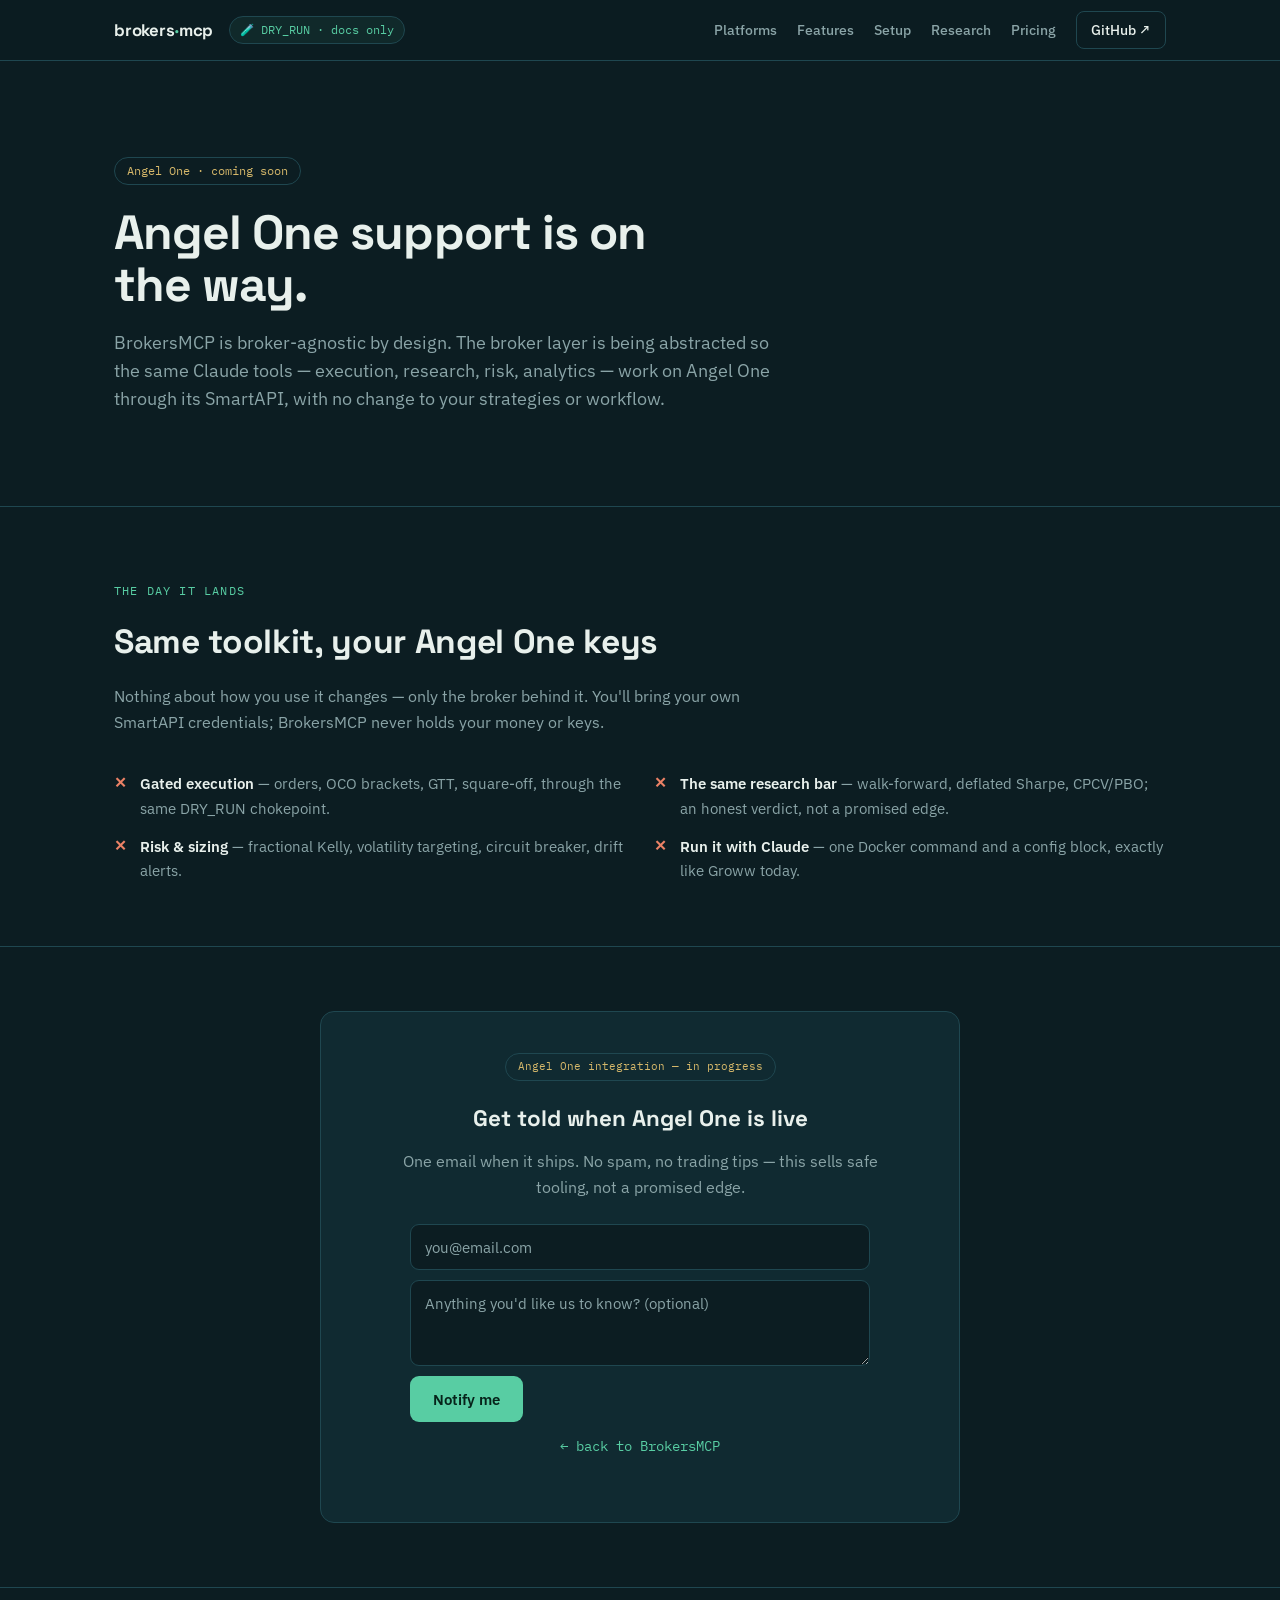
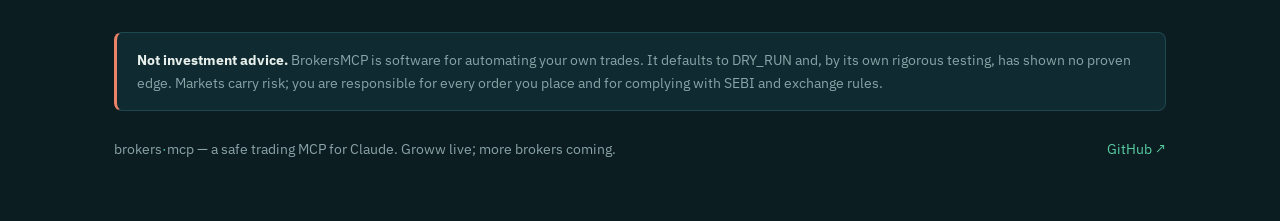
==== angelone.html @ 515d4b80 "site: per-broker pages, deep Features page, message field on forms - Broker pages for every platform" ====
<!DOCTYPE html>
<html lang="en">
<head>
<meta charset="UTF-8" />
<meta name="viewport" content="width=device-width, initial-scale=1.0" />
<title>Angel One support is coming — BrokersMCP</title>
<meta name="description" content="BrokersMCP is broker-agnostic by design. Angel One (SmartAPI) support is coming — the same Claude tools, your Angel One keys. Join the waitlist." />
<meta name="theme-color" content="#0c1d22" />
<link rel="canonical" href="https://brokersmcp.in/angelone.html" />
<link rel="icon" href="data:image/svg+xml,%3Csvg xmlns='http://www.w3.org/2000/svg' viewBox='0 0 32 32'%3E%3Crect width='32' height='32' rx='7' fill='%230c1d22'/%3E%3Ccircle cx='16' cy='16' r='6' fill='%2358cda3'/%3E%3C/svg%3E" />
<meta property="og:type" content="website" />
<meta property="og:site_name" content="BrokersMCP" />
<meta property="og:title" content="Angel One support is coming — BrokersMCP" />
<meta property="og:description" content="The same safe, rigorous Claude trading tools — soon for Angel One. Bring your own SmartAPI keys." />
<meta property="og:url" content="https://brokersmcp.in/angelone.html" />
<meta property="og:image" content="https://brokersmcp.in/og.png" />
<meta name="twitter:card" content="summary_large_image" />
<meta name="twitter:title" content="Angel One support is coming — BrokersMCP" />
<meta name="twitter:image" content="https://brokersmcp.in/og.png" />
<link rel="preconnect" href="https://fonts.googleapis.com" />
<link rel="preconnect" href="https://fonts.gstatic.com" crossorigin />
<link href="https://fonts.googleapis.com/css2?family=Space+Grotesk:wght@500;700&family=IBM+Plex+Sans:wght@400;500;600&family=IBM+Plex+Mono:wght@400;500;600&display=swap" rel="stylesheet" />
<link rel="stylesheet" href="style.css" />
</head>
<body>

<header>
  <div class="wrap bar">
    <a class="brand" href="index.html">brokers<span class="tick">·</span>mcp</a>
    <span class="pill" title="This site is documentation only.">🧪 DRY_RUN · docs only</span>
    <nav>
      <a class="navlink" href="index.html#platforms">Platforms</a>
      <a class="navlink" href="features.html">Features</a>
      <a class="navlink" href="index.html#setup">Setup</a>
      <a class="navlink" href="index.html#research">Research</a>
      <a class="navlink" href="index.html#pricing">Pricing</a>
      <a class="ghbtn" href="https://github.com/srinivasannagarajarao-art/brokermcp">GitHub ↗</a>
    </nav>
  </div>
</header>

<main>
  <section class="coming">
    <div class="wrap">
      <span class="badge">Angel One · coming soon</span>
      <h1>Angel One support is on the way.</h1>
      <p class="lede">
        BrokersMCP is broker-agnostic by design. The broker layer is being abstracted so
        the same Claude tools — execution, research, risk, analytics — work on Angel One
        through its SmartAPI, with no change to your strategies or workflow.
      </p>
    </div>
  </section>

  <section class="section">
    <div class="wrap">
      <p class="sec-label">The day it lands</p>
      <h2 class="sec-title">Same toolkit, your Angel One keys</h2>
      <p class="sec-intro">
        Nothing about how you use it changes — only the broker behind it. You'll bring
        your own SmartAPI credentials; BrokersMCP never holds your money or keys.
      </p>
      <ul class="nots" style="margin-top:24px">
        <li><b>Gated execution</b> — orders, OCO brackets, GTT, square-off, through the same DRY_RUN chokepoint.</li>
        <li><b>The same research bar</b> — walk-forward, deflated Sharpe, CPCV/PBO; an honest verdict, not a promised edge.</li>
        <li><b>Risk &amp; sizing</b> — fractional Kelly, volatility targeting, circuit breaker, drift alerts.</li>
        <li><b>Run it with Claude</b> — one Docker command and a config block, exactly like Groww today.</li>
      </ul>
    </div>
  </section>

  <section class="section" id="notify">
    <div class="wrap">
      <div class="activate">
        <span class="soon">Angel One integration — in progress</span>
        <h3>Get told when Angel One is live</h3>
        <p>One email when it ships. No spam, no trading tips — this sells safe tooling, not a promised edge.</p>
        <form class="waitlist" action="https://formspree.io/f/maqgwgby" method="POST">
          <input type="hidden" name="broker" value="Angel One" />
          <input type="email" name="email" required placeholder="you@email.com" aria-label="Email address" />
          <textarea name="message" rows="3" placeholder="Anything you'd like us to know? (optional)" aria-label="Message"></textarea>
          <button type="submit" class="btn btn-primary">Notify me</button>
        </form>
        <p class="back"><a href="index.html">← back to BrokersMCP</a></p>
      </div>
    </div>
  </section>
</main>

<footer>
  <div class="wrap">
    <div class="disclaimer">
      <strong style="color:var(--text)">Not investment advice.</strong>
      BrokersMCP is software for automating your own trades. It defaults to DRY_RUN and, by
      its own rigorous testing, has shown no proven edge. Markets carry risk; you are
      responsible for every order you place and for complying with SEBI and exchange rules.
    </div>
    <div class="foot-row">
      <span>brokers<span style="color:var(--mint)">·</span>mcp — a safe trading MCP for Claude. Groww live; more brokers coming.</span>
      <span><a href="https://github.com/srinivasannagarajarao-art/brokermcp">GitHub ↗</a></span>
    </div>
  </div>
</footer>

</body>
</html>
---- style.css ----
:root {
    --ink: #0c1d22;
    --panel: #102a31;
    --panel-2: #16363f;
    --line: #1f4750;
    --text: #e8f0ec;
    --muted: #8aa4a7;
    --mint: #58cda3;     /* safe / robust / DRY — the affirming state */
    --coral: #ec8266;    /* live / caution */
    --amber: #d6b86a;    /* fragile — used ONLY in the verdict legend */
    --maxw: 1100px;
    --radius: 10px;
  }
  * { box-sizing: border-box; }
  html { scroll-behavior: smooth; scroll-padding-top: 76px; }
  @media (prefers-reduced-motion: reduce) { html { scroll-behavior: auto; } }
  body {
    margin: 0;
    background: var(--ink);
    color: var(--text);
    font-family: "IBM Plex Sans", system-ui, sans-serif;
    line-height: 1.6;
    -webkit-font-smoothing: antialiased;
  }
  a { color: var(--mint); text-decoration: none; }
  a:hover { text-decoration: underline; }
  .mono { font-family: "IBM Plex Mono", ui-monospace, monospace; }
  .wrap { max-width: var(--maxw); margin: 0 auto; padding: 0 24px; }

  /* ── top status bar ───────────────────────────────────────── */
  header {
    position: sticky; top: 0; z-index: 50;
    background: rgba(12, 29, 34, 0.85);
    backdrop-filter: blur(10px);
    border-bottom: 1px solid var(--line);
  }
  .bar { display: flex; align-items: center; gap: 16px; height: 60px; }
  .brand {
    font-family: "Space Grotesk", sans-serif; font-weight: 700;
    font-size: 1.05rem; letter-spacing: -0.01em; color: var(--text);
  }
  .brand:hover { text-decoration: none; }
  .brand .tick { color: var(--mint); }
  .pill {
    font-family: "IBM Plex Mono", monospace; font-size: 0.72rem;
    color: var(--mint); border: 1px solid var(--line);
    background: rgba(88, 205, 163, 0.07);
    padding: 4px 10px; border-radius: 999px; white-space: nowrap;
  }
  .bar nav { margin-left: auto; display: flex; gap: 20px; align-items: center; }
  .bar nav a {
    color: var(--muted); font-size: 0.86rem; font-weight: 500;
  }
  .bar nav a:hover { color: var(--text); text-decoration: none; }
  .ghbtn {
    color: var(--text) !important; border: 1px solid var(--line);
    padding: 7px 14px; border-radius: 8px; font-size: 0.84rem;
  }
  .ghbtn:hover { border-color: var(--mint); text-decoration: none; }
  @media (max-width: 760px) { .bar nav .navlink { display: none; } }
  /* On phones, drop the flavor pill so brand + GitHub always fit (no overflow). */
  @media (max-width: 560px) {
    .pill { display: none; }
    .wrap { padding: 0 18px; }
    .bar { gap: 10px; }
  }

  /* ── hero ─────────────────────────────────────────────────── */
  .hero { padding: 84px 0 64px; }
  .eyebrow {
    font-family: "IBM Plex Mono", monospace; font-size: 0.78rem;
    color: var(--muted); letter-spacing: 0.08em; text-transform: uppercase;
    margin-bottom: 22px;
  }
  h1 {
    font-family: "Space Grotesk", sans-serif; font-weight: 700;
    font-size: clamp(2.1rem, 5.2vw, 3.4rem); line-height: 1.08;
    letter-spacing: -0.02em; margin: 0 0 22px; max-width: 16ch;
  }
  h1 .em { color: var(--mint); }
  .lede { font-size: 1.12rem; color: var(--muted); max-width: 60ch; margin: 0 0 32px; }
  .cta-row { display: flex; gap: 14px; flex-wrap: wrap; margin-bottom: 56px; }
  .btn {
    font-family: "IBM Plex Sans", sans-serif; font-weight: 600; font-size: 0.95rem;
    padding: 12px 22px; border-radius: 9px; cursor: pointer; border: 1px solid transparent;
  }
  .btn-primary { background: var(--mint); color: #06231a !important; }
  .btn-primary:hover { text-decoration: none; filter: brightness(1.07); }
  .btn-ghost { border-color: var(--line); color: var(--text) !important; }
  .btn-ghost:hover { border-color: var(--mint); text-decoration: none; }

  /* ── signature: the research-verdict terminal ─────────────── */
  .term {
    background: var(--panel); border: 1px solid var(--line);
    border-radius: var(--radius); overflow: hidden; max-width: 820px;
    box-shadow: 0 24px 60px -30px rgba(0,0,0,0.7);
  }
  .term-top {
    display: flex; align-items: center; gap: 8px;
    padding: 11px 16px; border-bottom: 1px solid var(--line);
    background: var(--panel-2);
  }
  .dot { width: 11px; height: 11px; border-radius: 50%; background: var(--line); }
  .term-title {
    margin-left: 8px; font-family: "IBM Plex Mono", monospace;
    font-size: 0.76rem; color: var(--muted);
    min-width: 0; overflow: hidden; text-overflow: ellipsis; white-space: nowrap;
  }
  .term-body {
    padding: 18px 20px; font-family: "IBM Plex Mono", monospace;
    font-size: 0.82rem; line-height: 1.85; overflow-x: auto;
  }
  .term-body .ln { white-space: pre; }
  .c-mut { color: var(--muted); }
  .c-mint { color: var(--mint); }
  .c-coral { color: var(--coral); }
  .c-amber { color: var(--amber); }
  .prompt { color: var(--mint); }

  /* ── generic section ──────────────────────────────────────── */
  .section { padding: 64px 0; border-top: 1px solid var(--line); }
  .sec-label {
    font-family: "IBM Plex Mono", monospace; font-size: 0.74rem;
    color: var(--mint); letter-spacing: 0.1em; text-transform: uppercase;
    margin-bottom: 14px;
  }
  .sec-title {
    font-family: "Space Grotesk", sans-serif; font-weight: 700;
    font-size: clamp(1.5rem, 3.4vw, 2.1rem); letter-spacing: -0.01em;
    margin: 0 0 14px;
  }
  .sec-intro { color: var(--muted); max-width: 64ch; margin: 0 0 36px; font-size: 1.02rem; }

  /* ── capability grid ──────────────────────────────────────── */
  .grid { display: grid; grid-template-columns: repeat(3, 1fr); gap: 16px; }
  @media (max-width: 880px) { .grid { grid-template-columns: 1fr 1fr; } }
  @media (max-width: 580px) { .grid { grid-template-columns: 1fr; } }
  .card {
    background: var(--panel); border: 1px solid var(--line);
    border-radius: var(--radius); padding: 22px;
    transition: border-color .18s ease, transform .18s ease;
  }
  .card:hover { border-color: var(--mint); transform: translateY(-3px); }
  @media (prefers-reduced-motion: reduce) { .card:hover { transform: none; } }
  .card h3 {
    font-family: "Space Grotesk", sans-serif; font-weight: 700;
    font-size: 1.08rem; margin: 0 0 6px;
  }
  .card .kicker {
    font-family: "IBM Plex Mono", monospace; font-size: 0.68rem;
    color: var(--muted); letter-spacing: 0.06em; text-transform: uppercase;
    display: block; margin-bottom: 12px;
  }
  .card p { color: var(--muted); font-size: 0.92rem; margin: 0 0 14px; }
  .card code {
    font-family: "IBM Plex Mono", monospace; font-size: 0.76rem;
    color: var(--text); background: var(--ink);
    border: 1px solid var(--line); border-radius: 6px;
    padding: 3px 8px; display: inline-block;
  }

  /* ── safety band ──────────────────────────────────────────── */
  .band { background: var(--panel); border: 1px solid var(--line); border-radius: 14px; padding: 36px; }
  .safety-grid { display: grid; grid-template-columns: 1fr 1fr; gap: 28px; margin-top: 24px; }
  @media (max-width: 720px) { .safety-grid { grid-template-columns: 1fr; } }
  .safety-grid h4 {
    font-family: "Space Grotesk", sans-serif; font-size: 1rem; margin: 0 0 6px;
    display: flex; align-items: center; gap: 9px;
  }
  .safety-grid p { color: var(--muted); font-size: 0.92rem; margin: 0; }
  .flag {
    font-family: "IBM Plex Mono", monospace; font-size: 0.66rem; font-weight: 600;
    padding: 2px 8px; border-radius: 5px;
  }
  .flag-dry { color: var(--mint); border: 1px solid var(--mint); }
  .flag-live { color: var(--coral); border: 1px solid var(--coral); }

  /* ── verdict legend ───────────────────────────────────────── */
  .legend { display: flex; gap: 12px; flex-wrap: wrap; margin-top: 28px; }
  .verdict {
    font-family: "IBM Plex Mono", monospace; font-size: 0.82rem;
    border: 1px solid var(--line); border-radius: 8px; padding: 12px 16px;
    flex: 1; min-width: 220px;
  }
  .verdict b { display: block; margin-bottom: 4px; font-size: 0.9rem; }
  .verdict span { color: var(--muted); font-family: "IBM Plex Sans", sans-serif; font-size: 0.84rem; }
  .v-robust b { color: var(--mint); }
  .v-fragile b { color: var(--amber); }
  .v-noedge b { color: var(--muted); }

  /* ── interfaces ───────────────────────────────────────────── */
  .ifaces { display: grid; grid-template-columns: repeat(3, 1fr); gap: 16px; }
  @media (max-width: 720px) { .ifaces { grid-template-columns: 1fr; } }

  /* ── quickstart ───────────────────────────────────────────── */
  .steps { font-family: "IBM Plex Mono", monospace; font-size: 0.85rem; }
  pre.code {
    background: var(--panel); border: 1px solid var(--line); border-radius: var(--radius);
    padding: 20px 22px; overflow-x: auto; font-family: "IBM Plex Mono", monospace;
    font-size: 0.84rem; line-height: 1.9; color: var(--text); margin: 0;
  }
  pre.code .cmt { color: var(--muted); }
  pre.code .ok { color: var(--mint); }

  /* ── footer ───────────────────────────────────────────────── */
  footer { border-top: 1px solid var(--line); padding: 44px 0 60px; color: var(--muted); }
  .disclaimer {
    border: 1px solid var(--line); border-left: 3px solid var(--coral);
    border-radius: 8px; padding: 16px 20px; margin-bottom: 28px;
    font-size: 0.88rem; color: var(--muted); background: var(--panel);
  }
  .foot-row { display: flex; justify-content: space-between; gap: 18px; flex-wrap: wrap; font-size: 0.85rem; }

  /* ── architecture: two systems, one broker ───────────────── */
  .arch { display: grid; grid-template-columns: 1fr 1fr; gap: 16px; }
  @media (max-width: 720px) { .arch { grid-template-columns: 1fr; } }
  .sys {
    background: var(--panel); border: 1px solid var(--line);
    border-radius: var(--radius); padding: 24px;
    min-width: 0;  /* let the panel shrink so .flow scrolls internally, no page overflow */
  }
  .sys h3 { font-family: "Space Grotesk", sans-serif; font-size: 1.1rem; margin: 0 0 4px; }
  .sys .kicker {
    font-family: "IBM Plex Mono", monospace; font-size: 0.68rem; color: var(--muted);
    letter-spacing: 0.06em; text-transform: uppercase; display: block; margin-bottom: 14px;
  }
  .flow {
    font-family: "IBM Plex Mono", monospace; font-size: 0.78rem; color: var(--text);
    background: var(--ink); border: 1px solid var(--line); border-radius: 8px;
    padding: 12px 14px; margin: 0 0 14px; overflow-x: auto; white-space: nowrap;
  }
  .flow .arrow { color: var(--mint); }
  .sys p { color: var(--muted); font-size: 0.92rem; margin: 0; }
  .choke {
    margin-top: 16px; border: 1px solid var(--line); border-left: 3px solid var(--mint);
    border-radius: 8px; padding: 14px 18px; background: var(--panel);
    font-size: 0.92rem; color: var(--muted);
  }
  .choke b { color: var(--text); }

  /* ── validation pipeline (a real ordered sequence) ────────── */
  .pipe { display: flex; flex-direction: column; gap: 0; margin-top: 8px; }
  .stage { display: grid; grid-template-columns: 56px 1fr; gap: 18px; padding: 18px 0; border-top: 1px solid var(--line); }
  .stage:first-child { border-top: 0; }
  .stage .no {
    font-family: "IBM Plex Mono", monospace; font-size: 1.1rem; font-weight: 600;
    color: var(--mint);
  }
  .stage h4 { font-family: "Space Grotesk", sans-serif; font-size: 1.02rem; margin: 0 0 4px; }
  .stage p { color: var(--muted); font-size: 0.92rem; margin: 0; }
  .stage code {
    font-family: "IBM Plex Mono", monospace; font-size: 0.74rem; color: var(--text);
    background: var(--ink); border: 1px solid var(--line); border-radius: 5px; padding: 2px 7px;
  }

  /* ── won't do (honest non-features) ───────────────────────── */
  .nots { display: grid; grid-template-columns: 1fr 1fr; gap: 14px 28px; margin-top: 8px; }
  @media (max-width: 640px) { .nots { grid-template-columns: 1fr; } }
  .nots li { list-style: none; padding-left: 26px; position: relative; color: var(--muted); font-size: 0.95rem; }
  .nots { padding: 0; margin: 8px 0 0; }
  .nots li::before {
    content: "✕"; position: absolute; left: 0; top: 0;
    color: var(--coral); font-family: "IBM Plex Mono", monospace; font-weight: 600;
  }
  .nots li b { color: var(--text); font-weight: 600; }

  /* ── supported platforms ──────────────────────────────────── */
  .brokers { display: grid; grid-template-columns: repeat(4, 1fr); gap: 14px; }
  @media (max-width: 820px) { .brokers { grid-template-columns: 1fr 1fr; } }
  @media (max-width: 440px) { .brokers { grid-template-columns: 1fr; } }
  .broker {
    background: var(--panel); border: 1px solid var(--line); border-radius: var(--radius);
    padding: 18px 20px; display: flex; align-items: center; justify-content: space-between;
    gap: 10px; min-width: 0;
  }
  .broker .bname { font-family: "Space Grotesk", sans-serif; font-weight: 700; font-size: 1rem; }
  .status {
    font-family: "IBM Plex Mono", monospace; font-size: 0.62rem; font-weight: 600;
    padding: 3px 9px; border-radius: 999px; white-space: nowrap;
  }
  .status-live { color: var(--mint); border: 1px solid var(--mint); }
  .status-soon { color: var(--muted); border: 1px solid var(--line); }

  /* ── pricing / activate (placeholder) ─────────────────────── */
  .activate {
    background: var(--panel); border: 1px solid var(--line); border-radius: 14px;
    padding: 40px 36px; text-align: center; max-width: 640px; margin: 0 auto;
  }
  .activate .soon {
    font-family: "IBM Plex Mono", monospace; font-size: 0.7rem; color: var(--amber);
    border: 1px solid var(--line); border-radius: 999px; padding: 4px 12px;
    display: inline-block; margin-bottom: 20px;
  }
  .activate h3 { font-family: "Space Grotesk", sans-serif; font-size: 1.4rem; margin: 0 0 12px; }
  .activate p { color: var(--muted); margin: 0 auto 24px; max-width: 48ch; }
  .btn-disabled { background: var(--panel-2); color: var(--muted) !important; border: 1px solid var(--line); cursor: default; }
  .btn-disabled:hover { text-decoration: none; filter: none; }
  .fineprint { font-size: 0.82rem; color: var(--muted); margin-top: 18px; }

  :focus-visible { outline: 2px solid var(--mint); outline-offset: 3px; }

/* ── active nav link (set by scroll spy) ──────────────────────── */
.bar nav a.navlink.active { color: var(--mint); }

/* ── waitlist capture: email + message (pricing / broker pages) ── */
.waitlist {
  display: flex; flex-direction: column; gap: 10px;
  max-width: 460px; margin: 0 auto 14px; text-align: left;
}
.waitlist input, .waitlist textarea {
  width: 100%; min-width: 0; background: var(--ink); color: var(--text);
  border: 1px solid var(--line); border-radius: 9px; padding: 12px 14px;
  font-family: "IBM Plex Sans", sans-serif; font-size: 0.95rem;
}
.waitlist textarea { resize: vertical; min-height: 80px; }
.waitlist input::placeholder, .waitlist textarea::placeholder { color: var(--muted); }
.waitlist input:focus, .waitlist textarea:focus { outline: none; border-color: var(--mint); }
.waitlist .btn { white-space: nowrap; align-self: flex-start; }
.or { color: var(--muted); font-size: 0.82rem; margin: 0 0 16px; }

/* ── coming-soon (per-broker) page ────────────────────────────── */
.coming { padding: 96px 0 64px; }
.coming .badge {
  font-family: "IBM Plex Mono", monospace; font-size: 0.72rem; color: var(--amber);
  border: 1px solid var(--line); border-radius: 999px; padding: 4px 12px;
  display: inline-block; margin-bottom: 22px;
}
.coming h1 { font-family: "Space Grotesk", sans-serif; font-weight: 700;
  font-size: clamp(2rem, 5vw, 3rem); letter-spacing: -0.02em; margin: 0 0 18px; max-width: 18ch; }
.coming .lede { font-size: 1.1rem; color: var(--muted); max-width: 60ch; margin: 0 0 28px; }
.back { font-family: "IBM Plex Mono", monospace; font-size: 0.85rem; }

/* broker cards that link out (Zerodha/Upstox -> their pages) */
a.broker { text-decoration: none; color: inherit; transition: border-color .18s ease; }
a.broker:hover { border-color: var(--mint); text-decoration: none; }
a.broker .bname { color: var(--text); }

/* capability cards that link to the features page */
a.card { text-decoration: none; color: inherit; display: block; }
a.card:hover { text-decoration: none; }
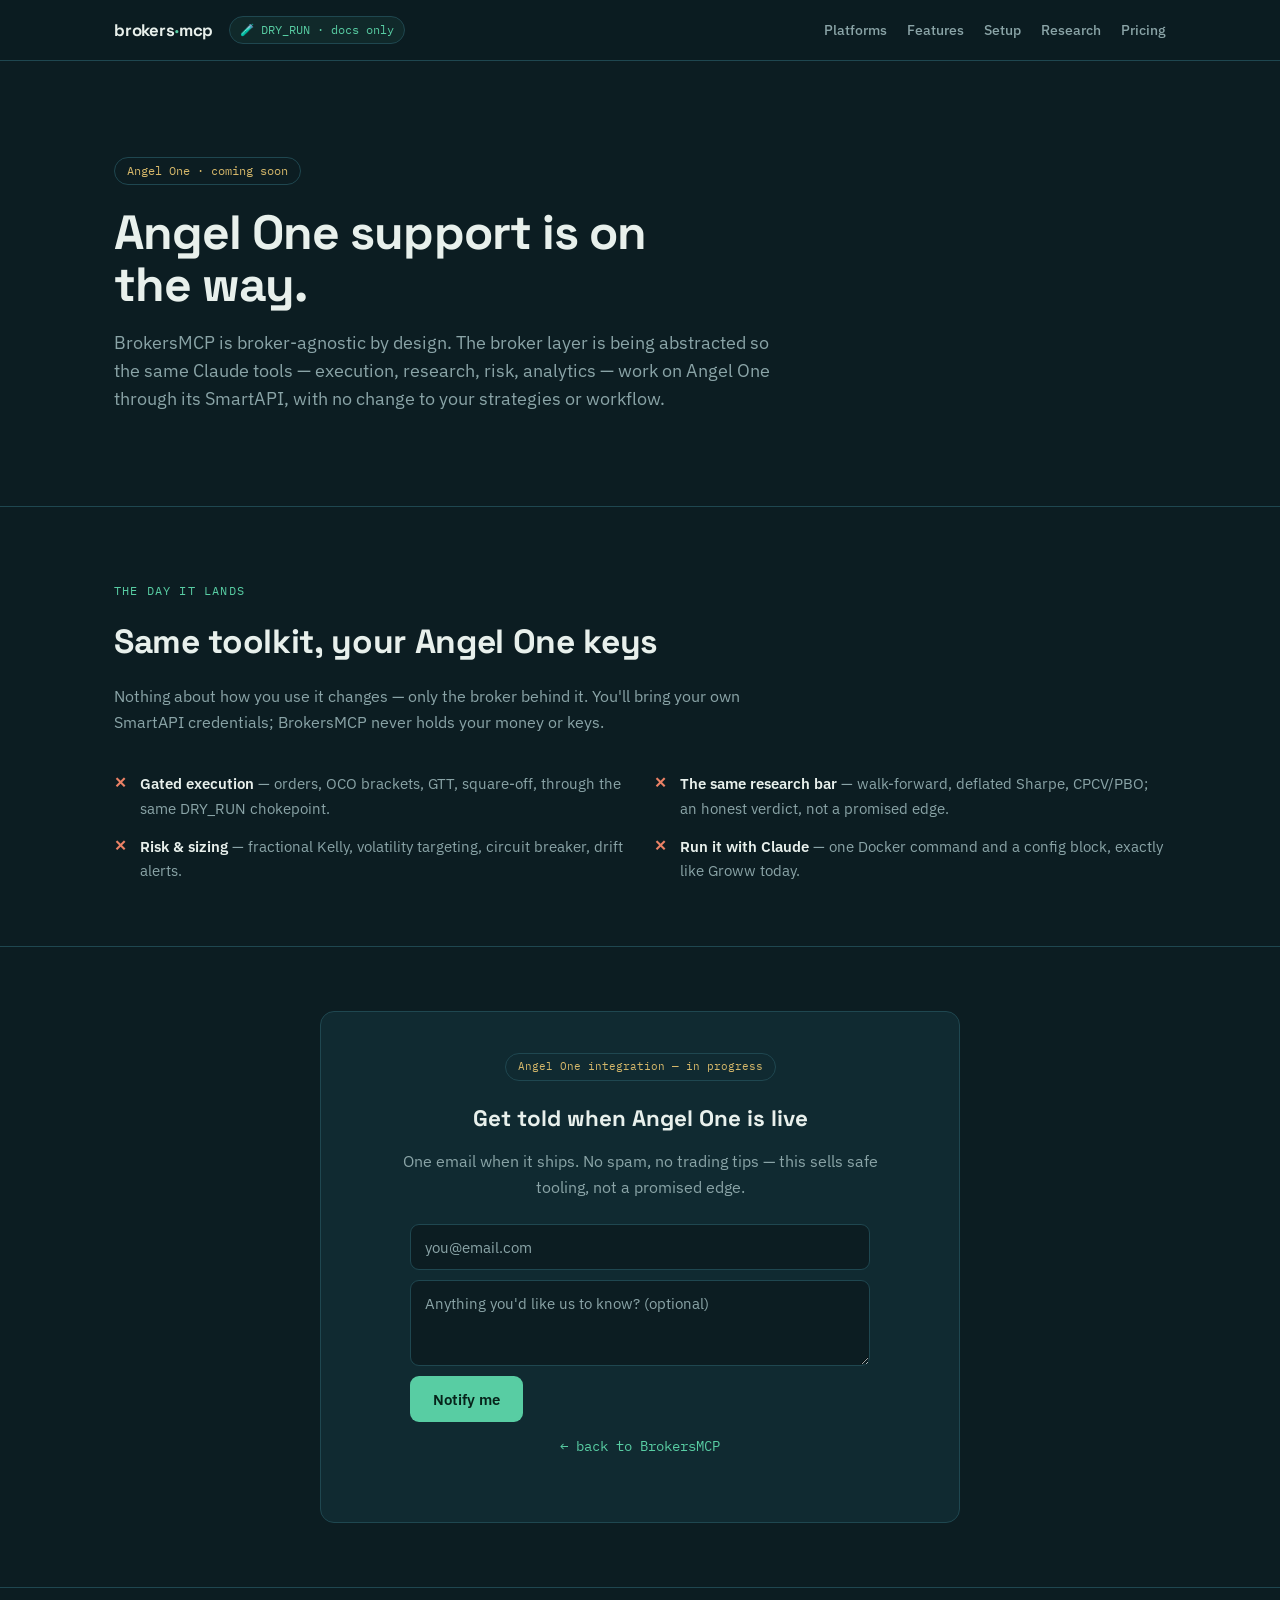
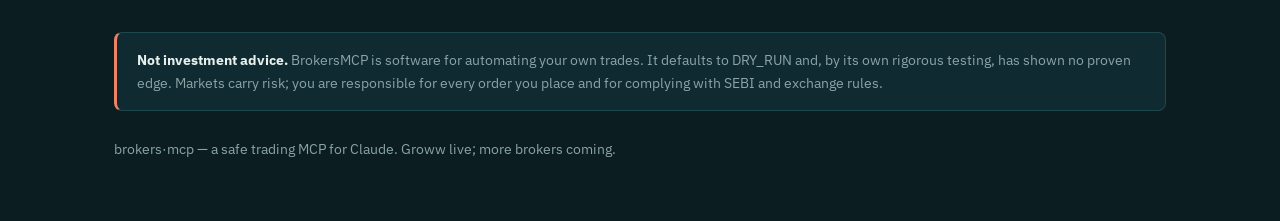
==== commit 88c7634f: "site: remove all GitHub links and buttons The product's source repo is private; drop the nav GitHub " ====
--- a/angelone.html
+++ b/angelone.html
@@ -34,7 +34,6 @@
       <a class="navlink" href="index.html#setup">Setup</a>
       <a class="navlink" href="index.html#research">Research</a>
       <a class="navlink" href="index.html#pricing">Pricing</a>
-      <a class="ghbtn" href="https://github.com/srinivasannagarajarao-art/brokermcp">GitHub ↗</a>
     </nav>
   </div>
 </header>
@@ -97,7 +96,6 @@
     </div>
     <div class="foot-row">
       <span>brokers<span style="color:var(--mint)">·</span>mcp — a safe trading MCP for Claude. Groww live; more brokers coming.</span>
-      <span><a href="https://github.com/srinivasannagarajarao-art/brokermcp">GitHub ↗</a></span>
     </div>
   </div>
 </footer>
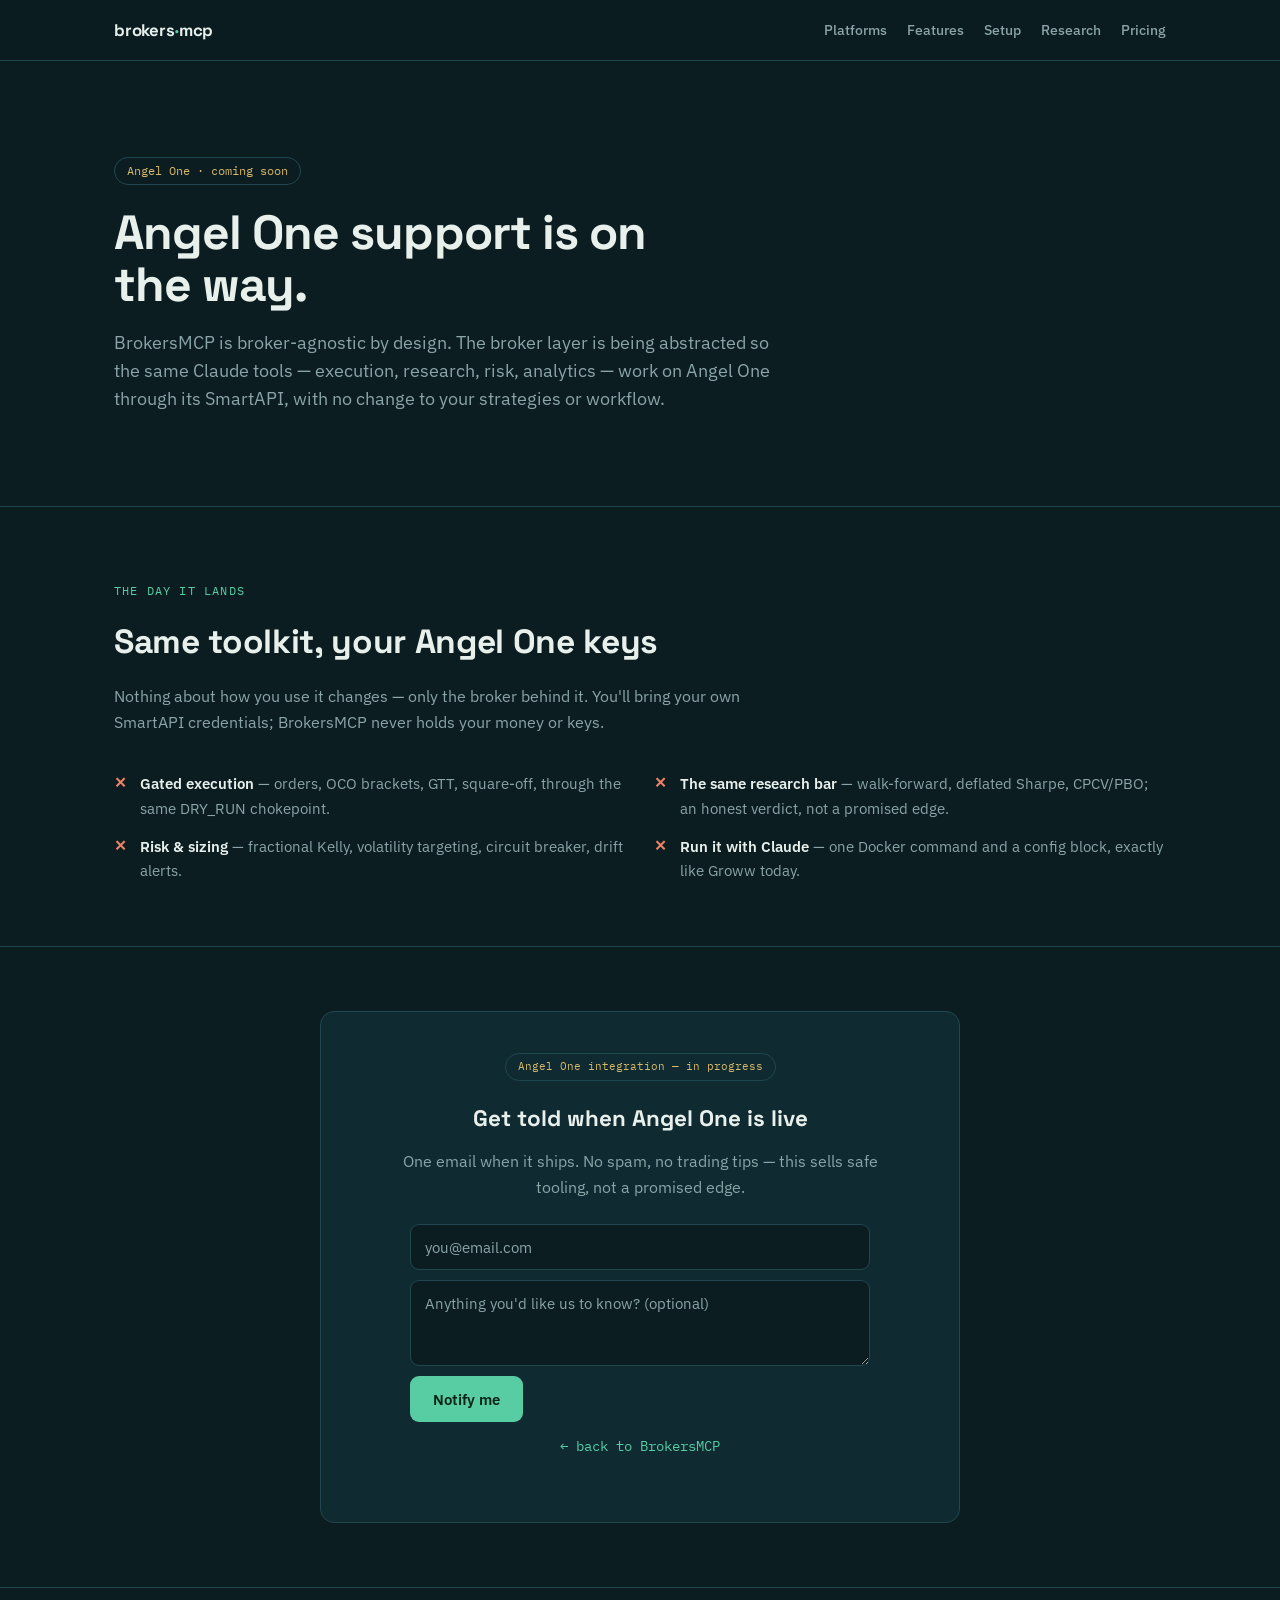
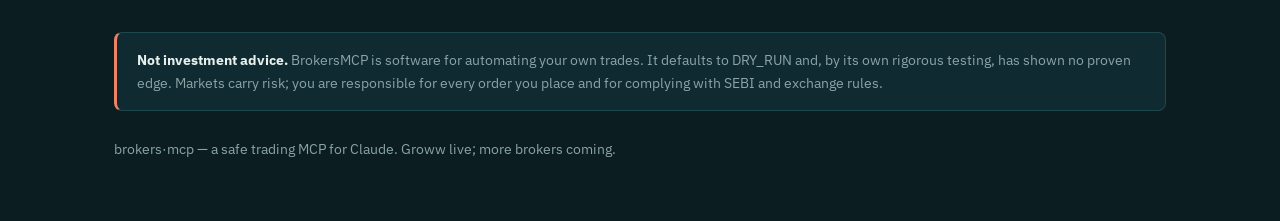
==== commit 51b868f8: "site: remove the DRY_RUN · docs only header pill (all pages) Drop the flavor status pill from the he" ====
--- a/angelone.html
+++ b/angelone.html
@@ -27,7 +27,6 @@
 <header>
   <div class="wrap bar">
     <a class="brand" href="index.html">brokers<span class="tick">·</span>mcp</a>
-    <span class="pill" title="This site is documentation only.">🧪 DRY_RUN · docs only</span>
     <nav>
       <a class="navlink" href="index.html#platforms">Platforms</a>
       <a class="navlink" href="features.html">Features</a>
